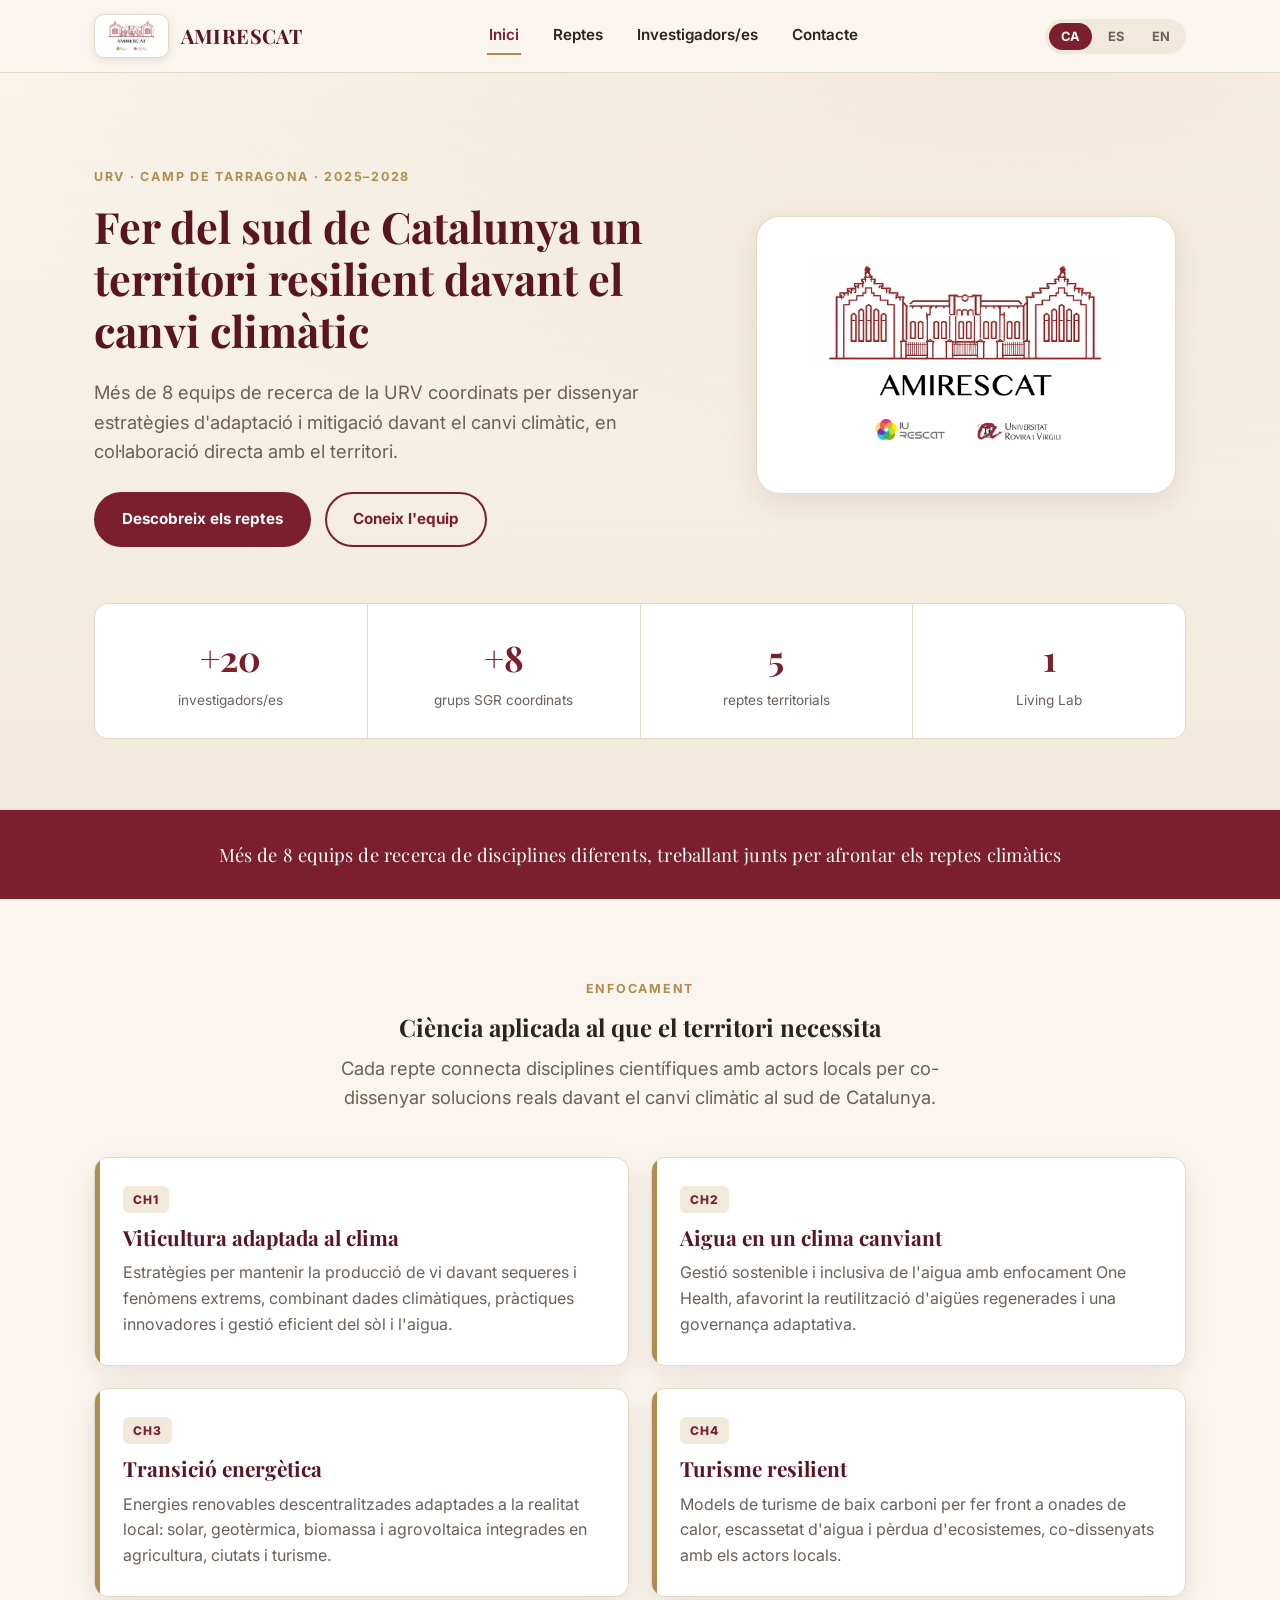
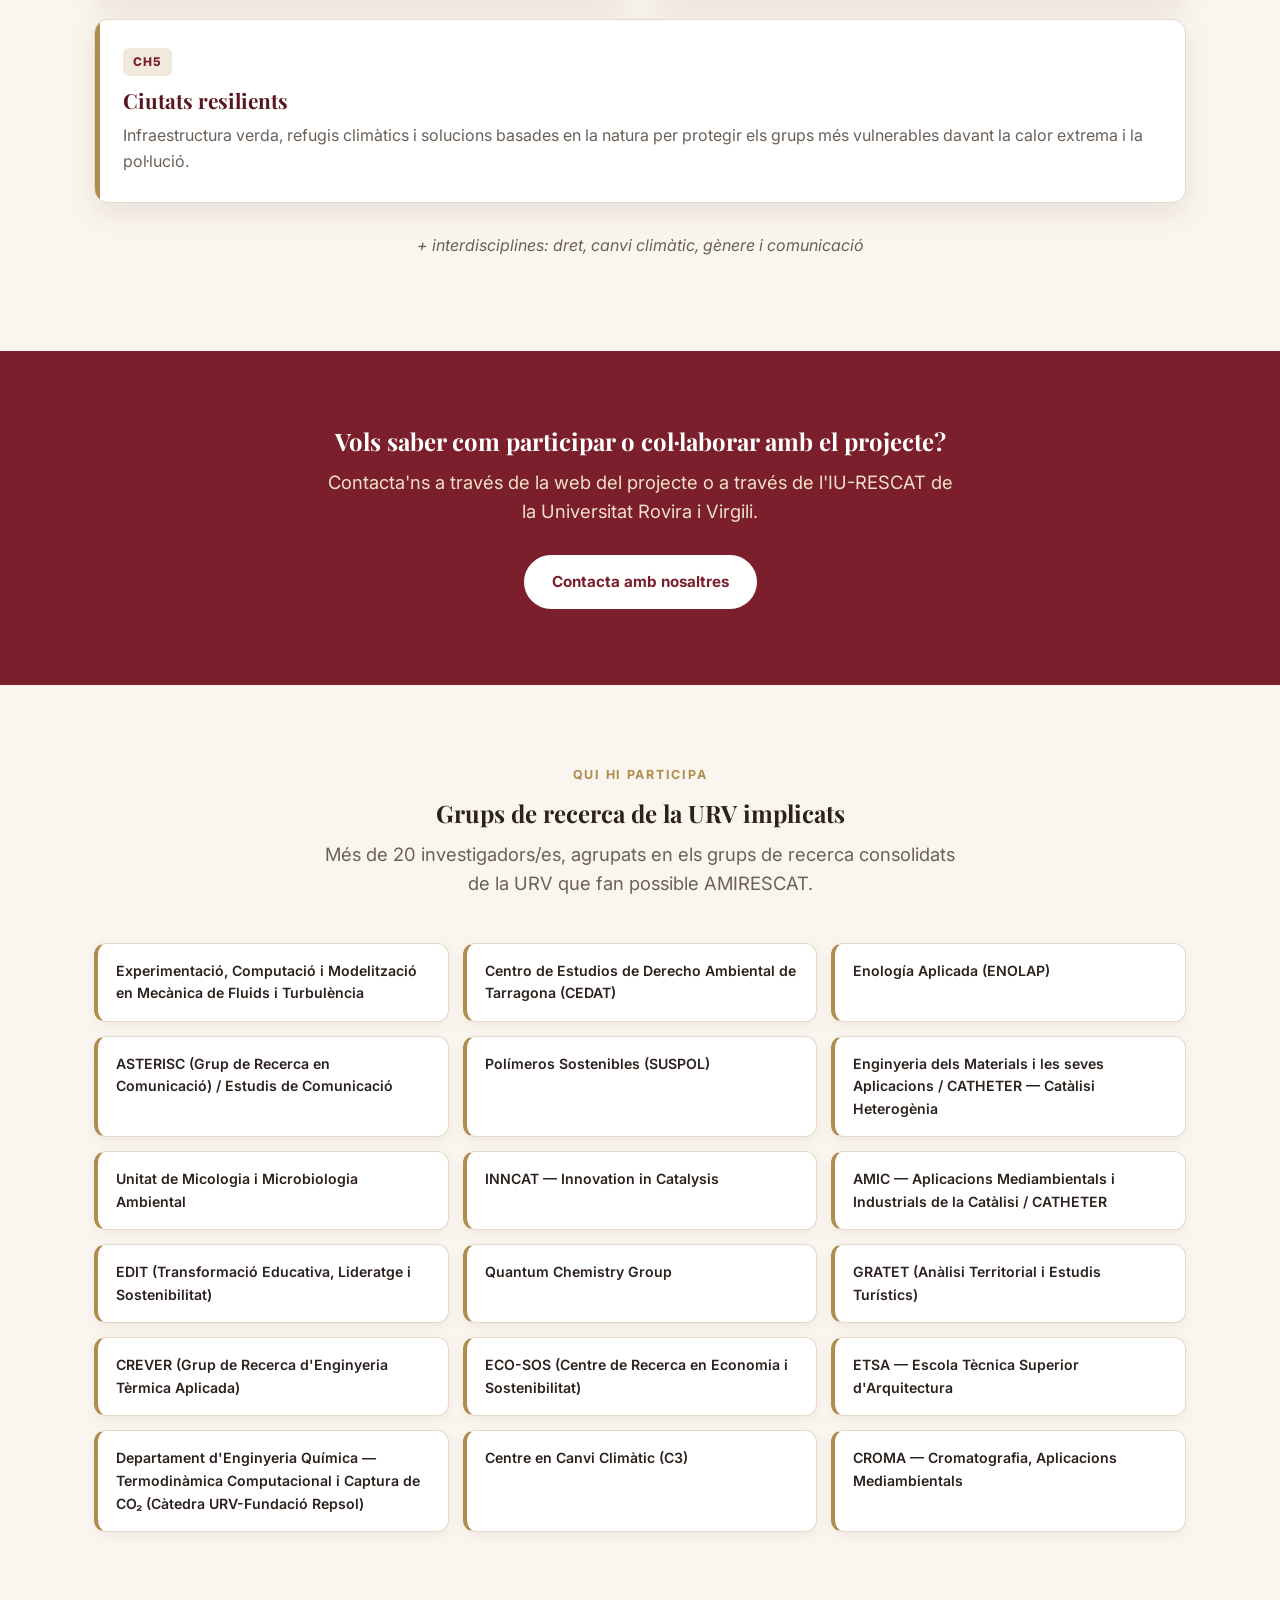
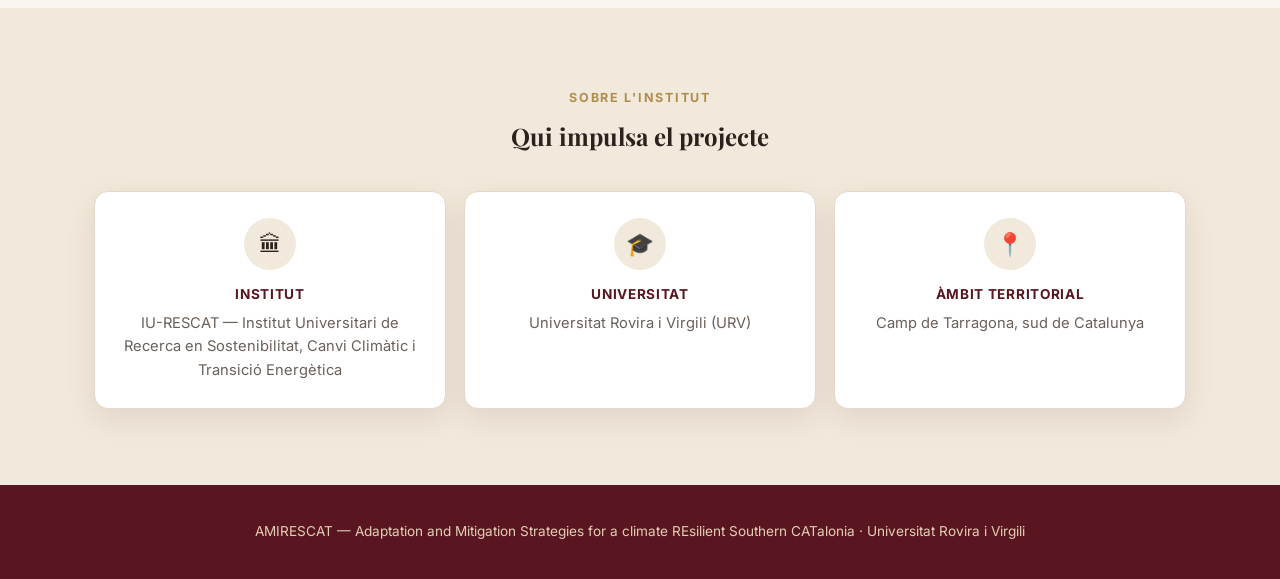
==== index.html @ 7ceee05f "Add files via upload" ====
<!DOCTYPE html>
<html lang="ca">
<head>
<meta charset="UTF-8">
<meta name="viewport" content="width=device-width, initial-scale=1.0">
<title>AMIRESCAT — URV</title>
<meta name="description" content="AMIRESCAT: Adaptation and Mitigation Strategies for a climate REsilient Southern CATalonia. Universitat Rovira i Virgili.">
<link rel="icon" href="img/logo.png" type="image/png">
<link rel="preconnect" href="https://fonts.googleapis.com">
<link href="https://fonts.googleapis.com/css2?family=Playfair+Display:wght@600;700&family=Inter:wght@400;500;600;700;800&display=swap" rel="stylesheet">
<link rel="stylesheet" href="css/style.css">
</head>
<body data-page="home">

<header class="site-header">
  <nav class="nav">
    <a href="index.html" class="brand">
      <span class="logo-badge"><img src="img/logo.png" alt="Logo AMIRESCAT"></span>
      <span class="brand-text">AMIRESCAT</span>
    </a>
    <div class="nav-links">
      <a href="index.html" data-page="home" data-i18n="nav.home">Inici</a>
      <a href="reptes.html" data-page="reptes" data-i18n="nav.reptes">Reptes</a>
      <a href="investigadors.html" data-page="investigadors" data-i18n="nav.investigadors">Investigadors/es</a>
      <a href="contacte.html" data-page="contacte" data-i18n="nav.contacte">Contacte</a>
    </div>
    <div class="nav-right">
      <div class="lang-switch">
        <button data-lang="ca">CA</button>
        <button data-lang="es">ES</button>
        <button data-lang="en">EN</button>
      </div>
      <button class="menu-toggle" aria-label="Menú"><span></span><span></span><span></span></button>
    </div>
  </nav>
</header>

<section class="hero">
  <div class="container hero-grid">
    <div>
      <div class="eyebrow" data-i18n="hero.eyebrow">URV · Camp de Tarragona · 2025–2028</div>
      <h1 data-i18n="hero.title">Fer del sud de Catalunya un territori resilient davant el canvi climàtic</h1>
      <p class="lead" data-i18n="hero.lead">Més de 8 equips de recerca de la URV coordinats per dissenyar estratègies d'adaptació i mitigació davant el canvi climàtic, en col·laboració directa amb el territori.</p>
      <div class="hero-actions">
        <a href="reptes.html" class="btn btn-primary" data-i18n="hero.cta1">Descobreix els reptes</a>
        <a href="investigadors.html" class="btn btn-ghost" data-i18n="hero.cta2">Coneix l'equip</a>
      </div>
    </div>
    <div class="hero-logo">
      <span class="logo-badge"><img src="img/logo.png" alt="AMIRESCAT"></span>
    </div>
  </div>

  <div class="container">
    <div class="stats">
      <div class="stat"><div class="num" data-i18n="stats.1.num">+20</div><div class="label" data-i18n="stats.1.label">investigadors/es</div></div>
      <div class="stat"><div class="num" data-i18n="stats.2.num">+8</div><div class="label" data-i18n="stats.2.label">grups SGR coordinats</div></div>
      <div class="stat"><div class="num" data-i18n="stats.3.num">5</div><div class="label" data-i18n="stats.3.label">reptes territorials</div></div>
      <div class="stat"><div class="num" data-i18n="stats.4.num">1</div><div class="label" data-i18n="stats.4.label">Living Lab</div></div>
    </div>
  </div>
</section>

<div class="banner">
  <div class="container"><p data-i18n="banner.text">Més de 8 equips de recerca de disciplines diferents, treballant junts per afrontar els reptes climàtics</p></div>
</div>

<section class="section">
  <div class="container center">
    <div class="eyebrow" data-i18n="science.eyebrow">Enfocament</div>
    <h2 data-i18n="science.title">Ciència aplicada al que el territori necessita</h2>
    <p class="lead" data-i18n="science.lead">Cada repte connecta disciplines científiques amb actors locals per co-dissenyar solucions reals davant el canvi climàtic al sud de Catalunya.</p>
  </div>

  <div class="container">
    <div class="cards-grid">
      <div class="card">
        <span class="tag" data-i18n="ch1.tag">CH1</span>
        <h3 data-i18n="ch1.title">Viticultura adaptada al clima</h3>
        <p data-i18n="ch1.text">Estratègies per mantenir la producció de vi davant sequeres i fenòmens extrems.</p>
      </div>
      <div class="card">
        <span class="tag" data-i18n="ch2.tag">CH2</span>
        <h3 data-i18n="ch2.title">Aigua en un clima canviant</h3>
        <p data-i18n="ch2.text">Gestió sostenible i inclusiva de l'aigua amb enfocament One Health.</p>
      </div>
      <div class="card">
        <span class="tag" data-i18n="ch3.tag">CH3</span>
        <h3 data-i18n="ch3.title">Transició energètica</h3>
        <p data-i18n="ch3.text">Energies renovables descentralitzades adaptades a la realitat local.</p>
      </div>
      <div class="card">
        <span class="tag" data-i18n="ch4.tag">CH4</span>
        <h3 data-i18n="ch4.title">Turisme resilient</h3>
        <p data-i18n="ch4.text">Models de turisme de baix carboni davant onades de calor i escassetat d'aigua.</p>
      </div>
      <div class="card" style="grid-column: span 2;">
        <span class="tag" data-i18n="ch5.tag">CH5</span>
        <h3 data-i18n="ch5.title">Ciutats resilients</h3>
        <p data-i18n="ch5.text">Infraestructura verda, refugis climàtics i solucions basades en la natura.</p>
      </div>
    </div>
    <p class="note-small" data-i18n="ch.note">+ interdisciplines: dret, canvi climàtic, gènere i comunicació</p>
  </div>
</section>

<section class="section section-granate">
  <div class="container center">
    <h2 data-i18n="home.cta.title" style="color:#fff;">Vols saber com participar o col·laborar amb el projecte?</h2>
    <p class="lead" style="color:#f1e2c6; margin-left:auto; margin-right:auto;" data-i18n="home.cta.text">Contacta'ns a través de la web del projecte o a través de l'IU-RESCAT de la Universitat Rovira i Virgili.</p>
    <a href="contacte.html" class="btn" style="background:#fff; color:var(--granate); border-color:#fff; margin-top:10px;" data-i18n="home.cta.btn">Contacta amb nosaltres</a>
  </div>
</section>

<section class="section">
  <div class="container center">
    <div class="eyebrow" data-i18n="teams.eyebrow">Qui hi participa</div>
    <h2 data-i18n="teams.title">Grups de recerca de la URV implicats</h2>
    <p class="lead" data-i18n="teams.lead">Més de 20 investigadors/es, agrupats en els grups de recerca consolidats de la URV que fan possible AMIRESCAT.</p>
  </div>
  <div class="container">
    <div class="teams-grid" id="teams-container">
      <!-- Generado por JavaScript (js/teams.js + js/main.js) -->
    </div>
  </div>
</section>

<section class="section section-crema2">
  <div class="container center">
    <div class="eyebrow" data-i18n="home.info.eyebrow">Sobre l'institut</div>
    <h2 data-i18n="home.info.title">Qui impulsa el projecte</h2>
  </div>
  <div class="container">
    <div class="info-grid">
      <div class="info-card">
        <div class="ico">🏛</div>
        <div class="label" data-i18n="contacte.item1.label">Institut</div>
        <div class="value" data-i18n="contacte.item1.value">IU-RESCAT</div>
      </div>
      <div class="info-card">
        <div class="ico">🎓</div>
        <div class="label" data-i18n="contacte.item2.label">Universitat</div>
        <div class="value" data-i18n="contacte.item2.value">URV</div>
      </div>
      <div class="info-card">
        <div class="ico">📍</div>
        <div class="label" data-i18n="contacte.item3.label">Àmbit territorial</div>
        <div class="value" data-i18n="contacte.item3.value">Camp de Tarragona</div>
      </div>
    </div>
  </div>
</section>

<footer class="site-footer">
  <div class="container"><p data-i18n="footer.text">AMIRESCAT — Adaptation and Mitigation Strategies for a climate REsilient Southern CATalonia · Universitat Rovira i Virgili</p></div>
</footer>

<script src="js/translations.js"></script>
<script src="js/researchers.js"></script>
<script src="js/teams.js"></script>
<script src="js/main.js"></script>
</body>
</html>
---- css/style.css ----
/* ========================================================
   AMIRESCAT — hoja de estilos
   Paleta inspirada en el logo: granate/burdeos + crema + dorado
   ======================================================== */

:root{
  --granate: #7a1f2b;
  --granate-dark: #5a1620;
  --granate-light: #a8394a;
  --dorado: #b08d4f;
  --crema: #faf6ef;
  --crema-2: #f1e9db;
  --tinta: #2c211d;
  --gris: #6b6058;
  --linea: #e4d9c6;
  --radius: 14px;
  --sombra: 0 10px 30px rgba(90, 22, 32, 0.10);
  --font-titulo: 'Playfair Display', Georgia, 'Times New Roman', serif;
  --font-texto: 'Inter', -apple-system, BlinkMacSystemFont, 'Segoe UI', sans-serif;
}

*{ box-sizing:border-box; }
html{ scroll-behavior:smooth; }
body{
  margin:0;
  font-family:var(--font-texto);
  color:var(--tinta);
  background:var(--crema);
  line-height:1.6;
}
img{ max-width:100%; display:block; }
a{ color:inherit; text-decoration:none; }
h1,h2,h3,h4{ font-family:var(--font-titulo); font-weight:700; margin:0 0 .5em; line-height:1.2; }
p{ margin:0 0 1em; }
.container{ max-width:1140px; margin:0 auto; padding:0 24px; }
.eyebrow{
  display:inline-block;
  font-size:.78rem;
  letter-spacing:.14em;
  text-transform:uppercase;
  color:var(--dorado);
  font-weight:700;
  margin-bottom:14px;
}
.section{ padding:76px 0; }
.section-crema2{ background:var(--crema-2); }
.section-granate{ background:var(--granate); color:#fff; }
.section-granate .eyebrow{ color:#e8c98f; }
.center{ text-align:center; }
.lead{ font-size:1.15rem; color:var(--gris); max-width:640px; }
.center .lead{ margin-left:auto; margin-right:auto; }

/* ---------- Header ---------- */
.site-header{
  position:sticky; top:0; z-index:100;
  background:rgba(250,246,239,.92);
  backdrop-filter:blur(8px);
  border-bottom:1px solid var(--linea);
}
.nav{
  display:flex; align-items:center; justify-content:space-between;
  padding:14px 24px; max-width:1140px; margin:0 auto;
}
.brand{ display:flex; align-items:center; gap:12px; }
.brand .logo-badge{
  display:flex; align-items:center; justify-content:center;
  background:#fff; border-radius:10px; padding:4px 8px;
  box-shadow:0 2px 8px rgba(90,22,32,.12); border:1px solid var(--linea);
}
.brand img{ height:34px; width:auto; display:block; }
.brand-text{ font-family:var(--font-titulo); font-weight:700; font-size:1.25rem; color:var(--granate-dark); letter-spacing:.02em; }
.nav-links{ display:flex; align-items:center; gap:30px; }
.nav-links a{
  font-size:.95rem; font-weight:600; color:var(--tinta);
  padding:6px 2px; border-bottom:2px solid transparent;
}
.nav-links a:hover, .nav-links a.active{ color:var(--granate); border-bottom-color:var(--dorado); }
.nav-right{ display:flex; align-items:center; gap:16px; }

.lang-switch{ display:flex; gap:4px; background:var(--crema-2); border-radius:999px; padding:4px; }
.lang-switch button{
  border:none; background:transparent; cursor:pointer;
  font-family:var(--font-texto); font-size:.8rem; font-weight:700;
  padding:6px 12px; border-radius:999px; color:var(--gris);
}
.lang-switch button.active{ background:var(--granate); color:#fff; }

.menu-toggle{ display:none; background:none; border:none; cursor:pointer; padding:6px; }
.menu-toggle span{ display:block; width:24px; height:2px; background:var(--granate-dark); margin:5px 0; }

/* ---------- Hero ---------- */
.hero{
  background:
    radial-gradient(1200px 500px at 80% -10%, rgba(176,141,79,.14), transparent),
    linear-gradient(180deg, var(--crema) 0%, var(--crema-2) 100%);
  padding:90px 0 70px;
  border-bottom:1px solid var(--linea);
}
.hero-grid{ display:grid; grid-template-columns:1.15fr .85fr; gap:56px; align-items:center; }
.hero h1{ font-size:2.7rem; color:var(--granate-dark); }
.hero .lead{ max-width:none; }
.hero-logo{ display:flex; justify-content:center; }
.hero-logo .logo-badge{
  background:#fff; border-radius:24px; padding:36px;
  box-shadow:var(--sombra); border:1px solid var(--linea);
  width:100%; max-width:420px; display:flex; justify-content:center; align-items:center;
}
.hero-logo img{ width:100%; max-width:340px; }
.btn{
  display:inline-block; padding:13px 26px; border-radius:999px;
  font-weight:700; font-size:.95rem; cursor:pointer; border:2px solid var(--granate);
  transition:.15s ease;
}
.btn-primary{ background:var(--granate); color:#fff; }
.btn-primary:hover{ background:var(--granate-dark); border-color:var(--granate-dark); }
.btn-ghost{ background:transparent; color:var(--granate); }
.btn-ghost:hover{ background:var(--granate); color:#fff; }
.hero-actions{ margin-top:26px; display:flex; gap:14px; flex-wrap:wrap; }

/* ---------- Stats ---------- */
.stats{
  display:grid; grid-template-columns:repeat(4,1fr);
  gap:1px; background:var(--linea); border:1px solid var(--linea);
  border-radius:var(--radius); overflow:hidden; margin-top:56px;
}
.stat{ background:#fff; padding:26px 18px; text-align:center; }
.stat .num{ font-family:var(--font-titulo); font-size:2.2rem; color:var(--granate); font-weight:700; }
.stat .label{ font-size:.85rem; color:var(--gris); margin-top:4px; }

/* ---------- Banner ---------- */
.banner{
  background:var(--granate); color:#fff; padding:30px 0; text-align:center;
}
.banner p{ margin:0; font-family:var(--font-titulo); font-size:1.15rem; letter-spacing:.01em; max-width:900px; margin:0 auto; }

/* ---------- Challenge cards ---------- */
.cards-grid{ display:grid; grid-template-columns:repeat(2,1fr); gap:22px; margin-top:44px; }
.card{
  background:#fff; border:1px solid var(--linea); border-radius:var(--radius);
  padding:28px; box-shadow:var(--sombra); position:relative; overflow:hidden;
}
.card::before{
  content:""; position:absolute; left:0; top:0; bottom:0; width:5px; background:var(--dorado);
}
.card .tag{
  display:inline-block; font-size:.75rem; font-weight:800; letter-spacing:.08em;
  color:var(--granate); background:var(--crema-2); padding:4px 10px; border-radius:6px; margin-bottom:12px;
}
.card h3{ font-size:1.3rem; color:var(--granate-dark); }
.card p{ color:var(--gris); margin-bottom:0; }
.note-small{ text-align:center; color:var(--gris); font-style:italic; margin-top:30px; }

/* ---------- Work packages ---------- */
.wp-grid{ display:grid; grid-template-columns:repeat(4,1fr); gap:16px; margin-top:40px; }
.wp{
  background:#fff; border:1px solid var(--linea); border-radius:var(--radius);
  padding:20px; text-align:center;
}
.wp .code{ font-family:var(--font-titulo); color:var(--dorado); font-weight:700; font-size:1.1rem; }
.wp .name{ font-size:.92rem; margin-top:6px; font-weight:600; }

/* ---------- Objectius ---------- */
.obj-grid{ display:grid; grid-template-columns:repeat(2,1fr); gap:22px; margin-top:44px; }
.obj{ display:flex; gap:18px; }
.obj .num{
  font-family:var(--font-titulo); font-size:2.1rem; font-weight:700; color:var(--dorado);
  flex:0 0 60px;
}
.obj h3{ font-size:1.15rem; color:var(--granate-dark); margin-bottom:6px; }
.obj p{ color:var(--gris); margin:0; }

/* ---------- Researchers ---------- */
.challenge-group{ margin-bottom:56px; }
.challenge-group h2{
  color:var(--granate-dark); font-size:1.5rem; display:flex; align-items:center; gap:12px;
}
.challenge-group h2 .tag{
  font-family:var(--font-texto); font-size:.75rem; background:var(--granate); color:#fff;
  padding:4px 10px; border-radius:6px; font-weight:800;
}
.challenge-group .desc{ color:var(--gris); margin-top:6px; max-width:720px; }

.people-grid{ display:grid; grid-template-columns:repeat(3,1fr); gap:18px; margin-top:22px; }
.person{
  background:#fff; border:1px solid var(--linea); border-radius:var(--radius);
  padding:20px; box-shadow:var(--sombra);
}
.person .name{ font-weight:700; color:var(--granate-dark); font-size:1.02rem; margin-bottom:4px; }
.person .lider{
  display:inline-block; font-size:.68rem; font-weight:800; color:#8a6a1f;
  background:#fbeed2; padding:2px 8px; border-radius:6px; margin-bottom:8px;
}
.person p{ color:var(--gris); font-size:.92rem; margin:0; }

/* ---------- Contact ---------- */
.contact-box{
  background:#fff; border:1px solid var(--linea); border-radius:var(--radius);
  padding:44px; box-shadow:var(--sombra); max-width:760px; margin:44px auto 0;
}
.contact-item{ display:flex; gap:14px; padding:16px 0; border-bottom:1px solid var(--linea); }
.contact-item:last-child{ border-bottom:none; }
.contact-item .ico{
  flex:0 0 40px; height:40px; border-radius:50%; background:var(--crema-2);
  display:flex; align-items:center; justify-content:center; color:var(--granate); font-weight:700;
}
.contact-item .label{ font-weight:700; color:var(--granate-dark); font-size:.9rem; }
.contact-item .value{ color:var(--gris); }

/* ---------- Matriu reptes x objectius ---------- */
.matrix-wrap{
  margin-top:44px; overflow-x:auto; border-radius:var(--radius);
  box-shadow:var(--sombra); border:1px solid var(--linea);
}
.matrix{ width:100%; border-collapse:collapse; background:#fff; min-width:920px; }
.matrix th, .matrix td{ padding:16px 18px; text-align:left; vertical-align:top; font-size:.9rem; }
.matrix thead th{
  background:var(--granate); color:#fff; font-family:var(--font-titulo);
  font-weight:700; font-size:.95rem; position:sticky; top:0;
}
.matrix thead th:first-child{ border-top-left-radius:var(--radius); }
.matrix thead th:last-child{ border-top-right-radius:var(--radius); }
.matrix tbody tr:nth-child(even){ background:var(--crema-2); }
.matrix tbody tr:hover{ background:#f6e9d8; }
.matrix td.repte-cell{
  font-family:var(--font-titulo); font-weight:700; color:var(--granate-dark);
  background:var(--crema); border-right:3px solid var(--dorado); min-width:220px;
}
.matrix td:not(.repte-cell){ color:var(--gris); }
.matrix tbody tr:not(:last-child) td{ border-bottom:1px solid var(--linea); }

/* ---------- Grups de recerca (home) ---------- */
.teams-grid{
  display:grid; grid-template-columns:repeat(3,1fr); gap:14px; margin-top:44px;
}
.team-chip{
  background:#fff; border:1px solid var(--linea); border-radius:12px;
  padding:16px 18px; font-size:.88rem; font-weight:600; color:var(--tinta);
  border-left:4px solid var(--dorado); box-shadow:0 4px 14px rgba(90,22,32,.06);
}

/* ---------- Bloc info institucional (home) ---------- */
.info-grid{ display:grid; grid-template-columns:repeat(3,1fr); gap:18px; margin-top:40px; }
.info-card{
  background:#fff; border:1px solid var(--linea); border-radius:var(--radius);
  padding:26px; text-align:center; box-shadow:var(--sombra);
}
.info-card .ico{
  width:52px; height:52px; border-radius:50%; background:var(--crema-2);
  display:flex; align-items:center; justify-content:center; margin:0 auto 14px;
  font-size:1.4rem;
}
.info-card .label{ font-weight:700; color:var(--granate-dark); font-size:.85rem; text-transform:uppercase; letter-spacing:.05em; margin-bottom:6px; }
.info-card .value{ color:var(--gris); font-size:.92rem; }

/* ---------- Footer ---------- */
.site-footer{ background:var(--granate-dark); color:#f1e2c6; padding:36px 0; text-align:center; }
.site-footer p{ margin:0; font-size:.85rem; opacity:.9; }

/* ---------- Responsive ---------- */
@media (max-width: 900px){
  .hero-grid{ grid-template-columns:1fr; }
  .hero-logo{ order:-1; }
  .stats{ grid-template-columns:repeat(2,1fr); }
  .cards-grid{ grid-template-columns:1fr; }
  .wp-grid{ grid-template-columns:repeat(2,1fr); }
  .obj-grid{ grid-template-columns:1fr; }
  .people-grid{ grid-template-columns:repeat(2,1fr); }
  .teams-grid{ grid-template-columns:repeat(2,1fr); }
  .info-grid{ grid-template-columns:1fr; }
}
@media (max-width: 640px){
  .nav-links{
    position:absolute; top:100%; left:0; right:0; background:var(--crema);
    flex-direction:column; gap:0; border-bottom:1px solid var(--linea);
    display:none;
  }
  .nav-links.open{ display:flex; }
  .nav-links a{ padding:14px 24px; width:100%; border-bottom:1px solid var(--linea); }
  .menu-toggle{ display:block; }
  .hero h1{ font-size:2rem; }
  .people-grid{ grid-template-columns:1fr; }
  .wp-grid{ grid-template-columns:1fr 1fr; }
  .contact-box{ padding:26px; }
  .teams-grid{ grid-template-columns:1fr; }
}
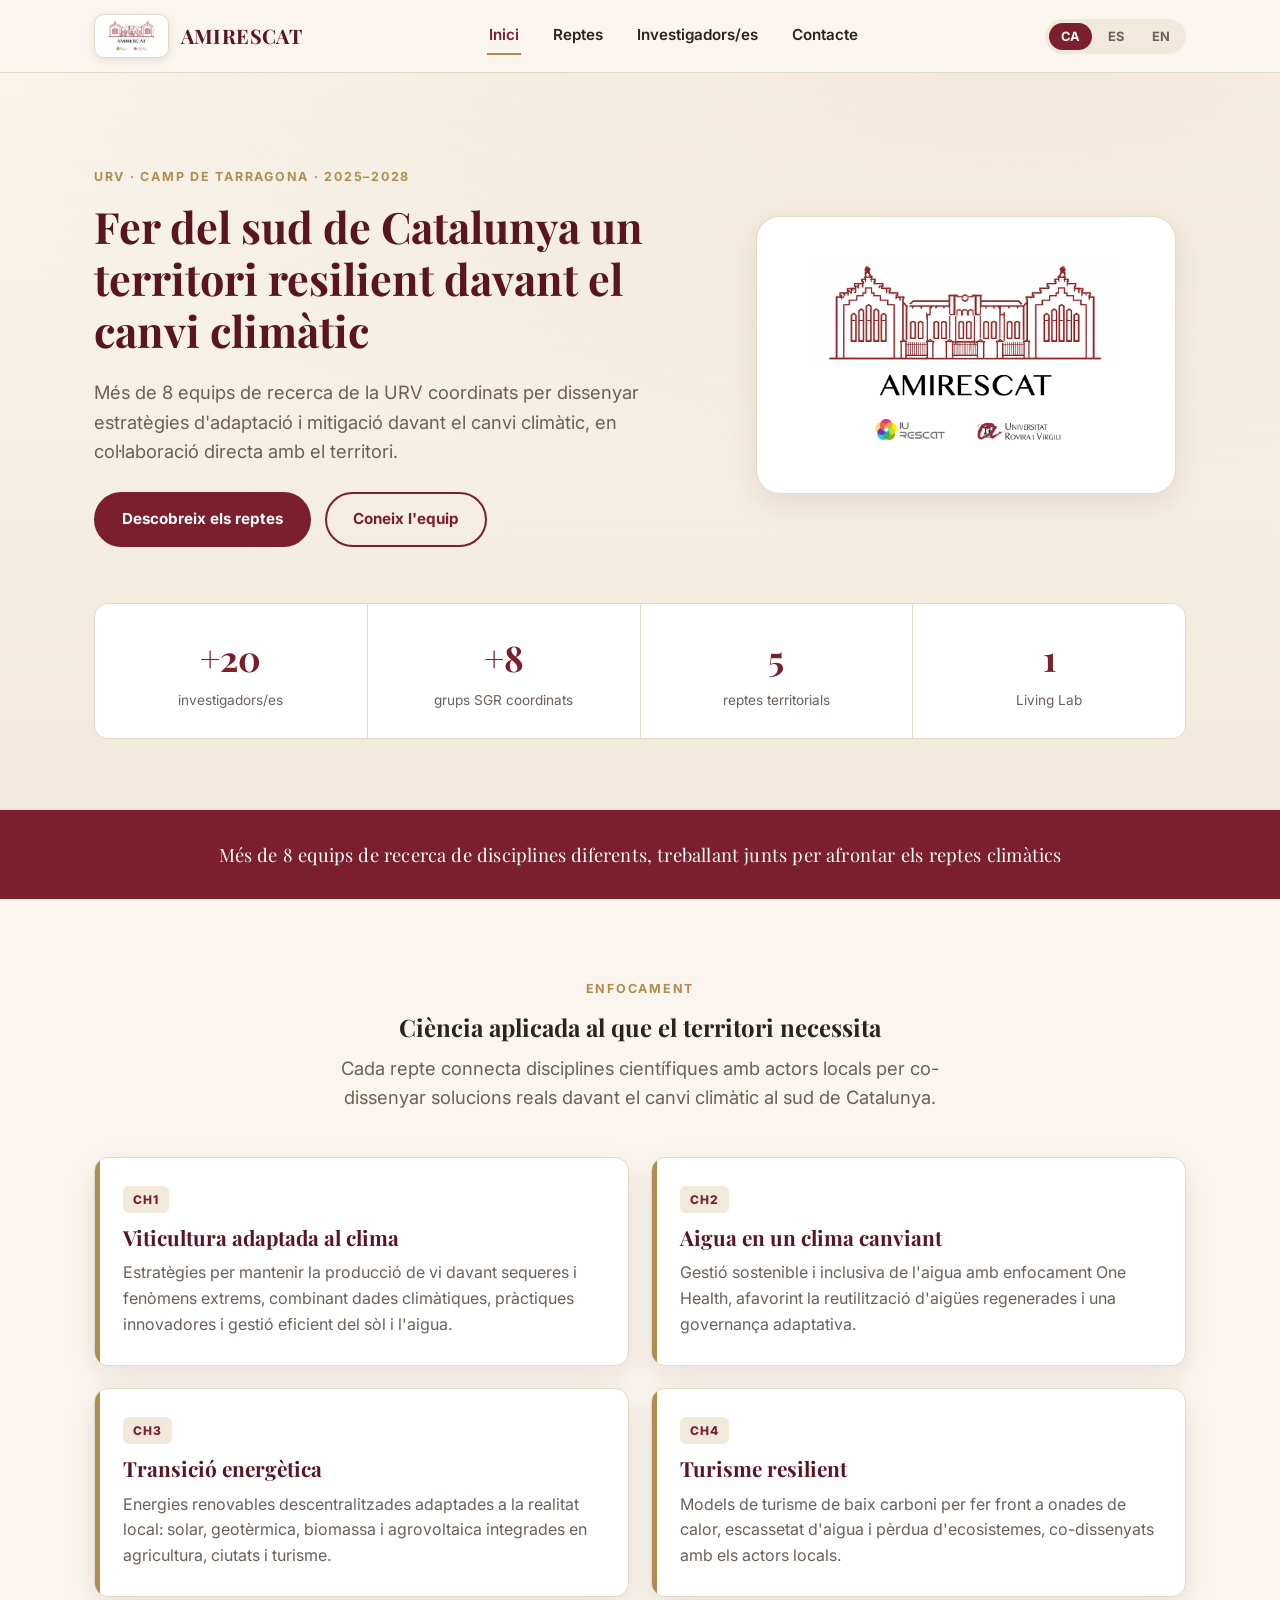
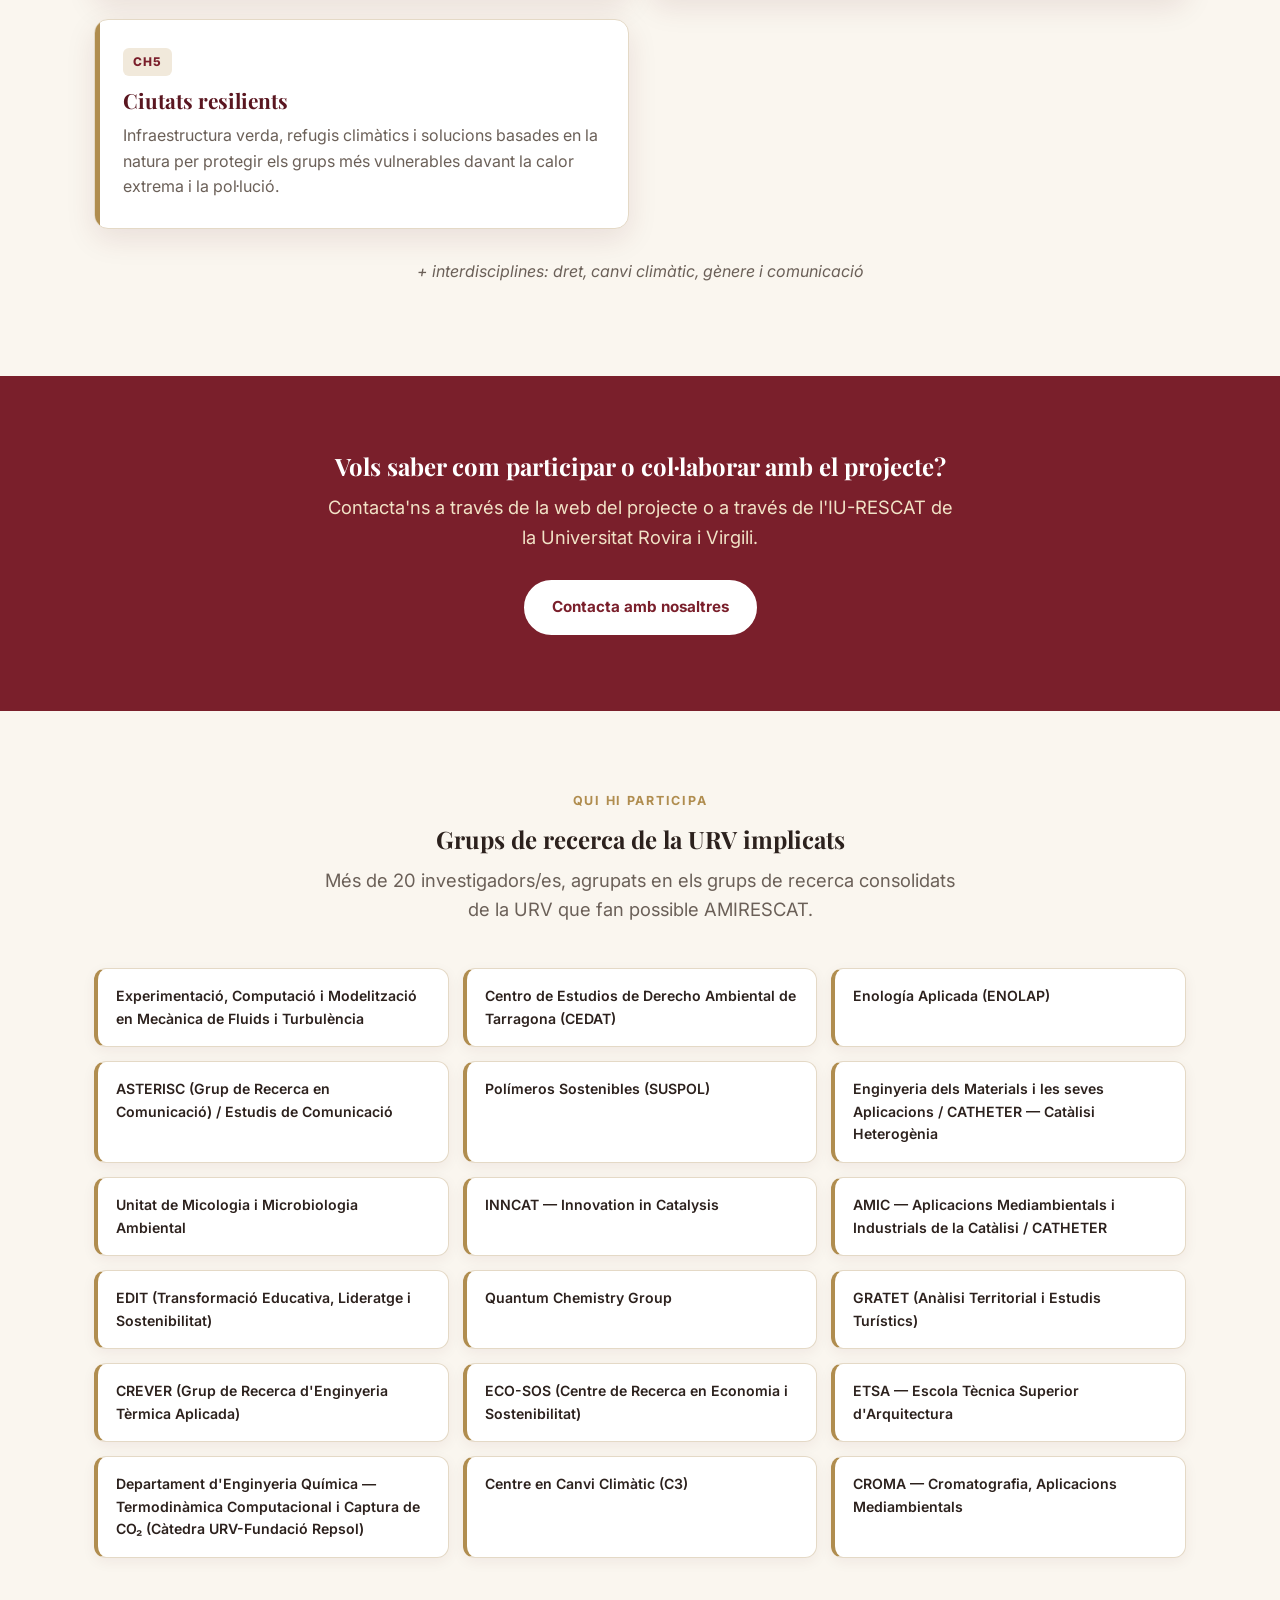
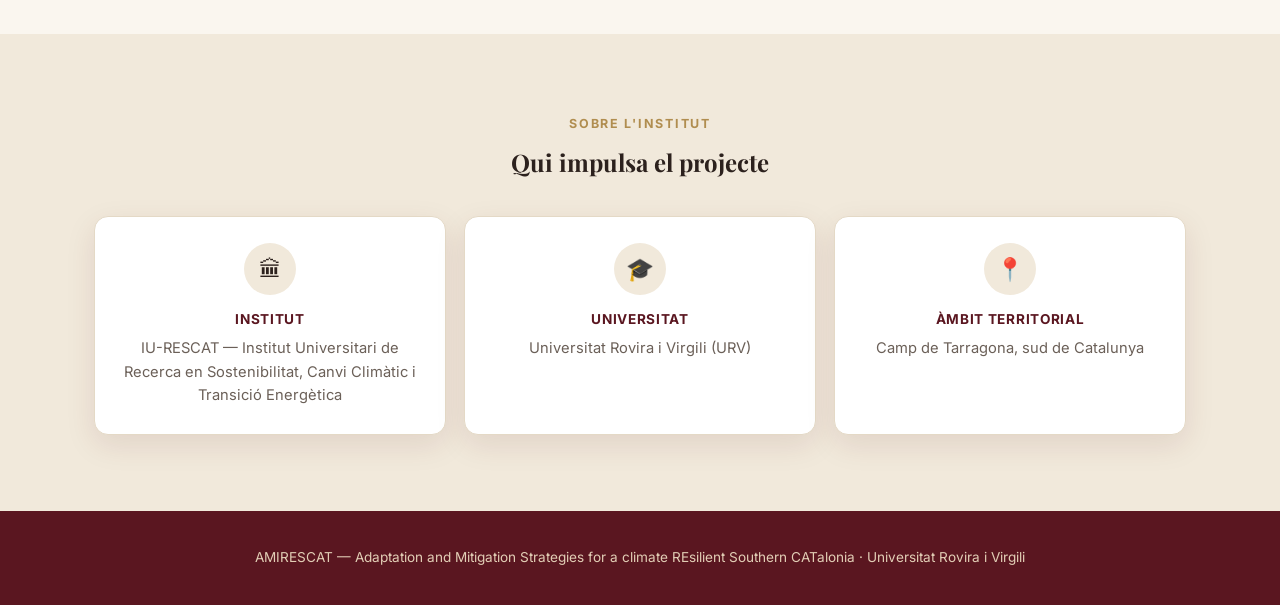
==== commit b913e4ee: "Add files via upload" ====
--- a/index.html
+++ b/index.html
@@ -94,7 +94,7 @@
         <h3 data-i18n="ch4.title">Turisme resilient</h3>
         <p data-i18n="ch4.text">Models de turisme de baix carboni davant onades de calor i escassetat d'aigua.</p>
       </div>
-      <div class="card" style="grid-column: span 2;">
+      <div class="card card-centered">
         <span class="tag" data-i18n="ch5.tag">CH5</span>
         <h3 data-i18n="ch5.title">Ciutats resilients</h3>
         <p data-i18n="ch5.text">Infraestructura verda, refugis climàtics i solucions basades en la natura.</p>
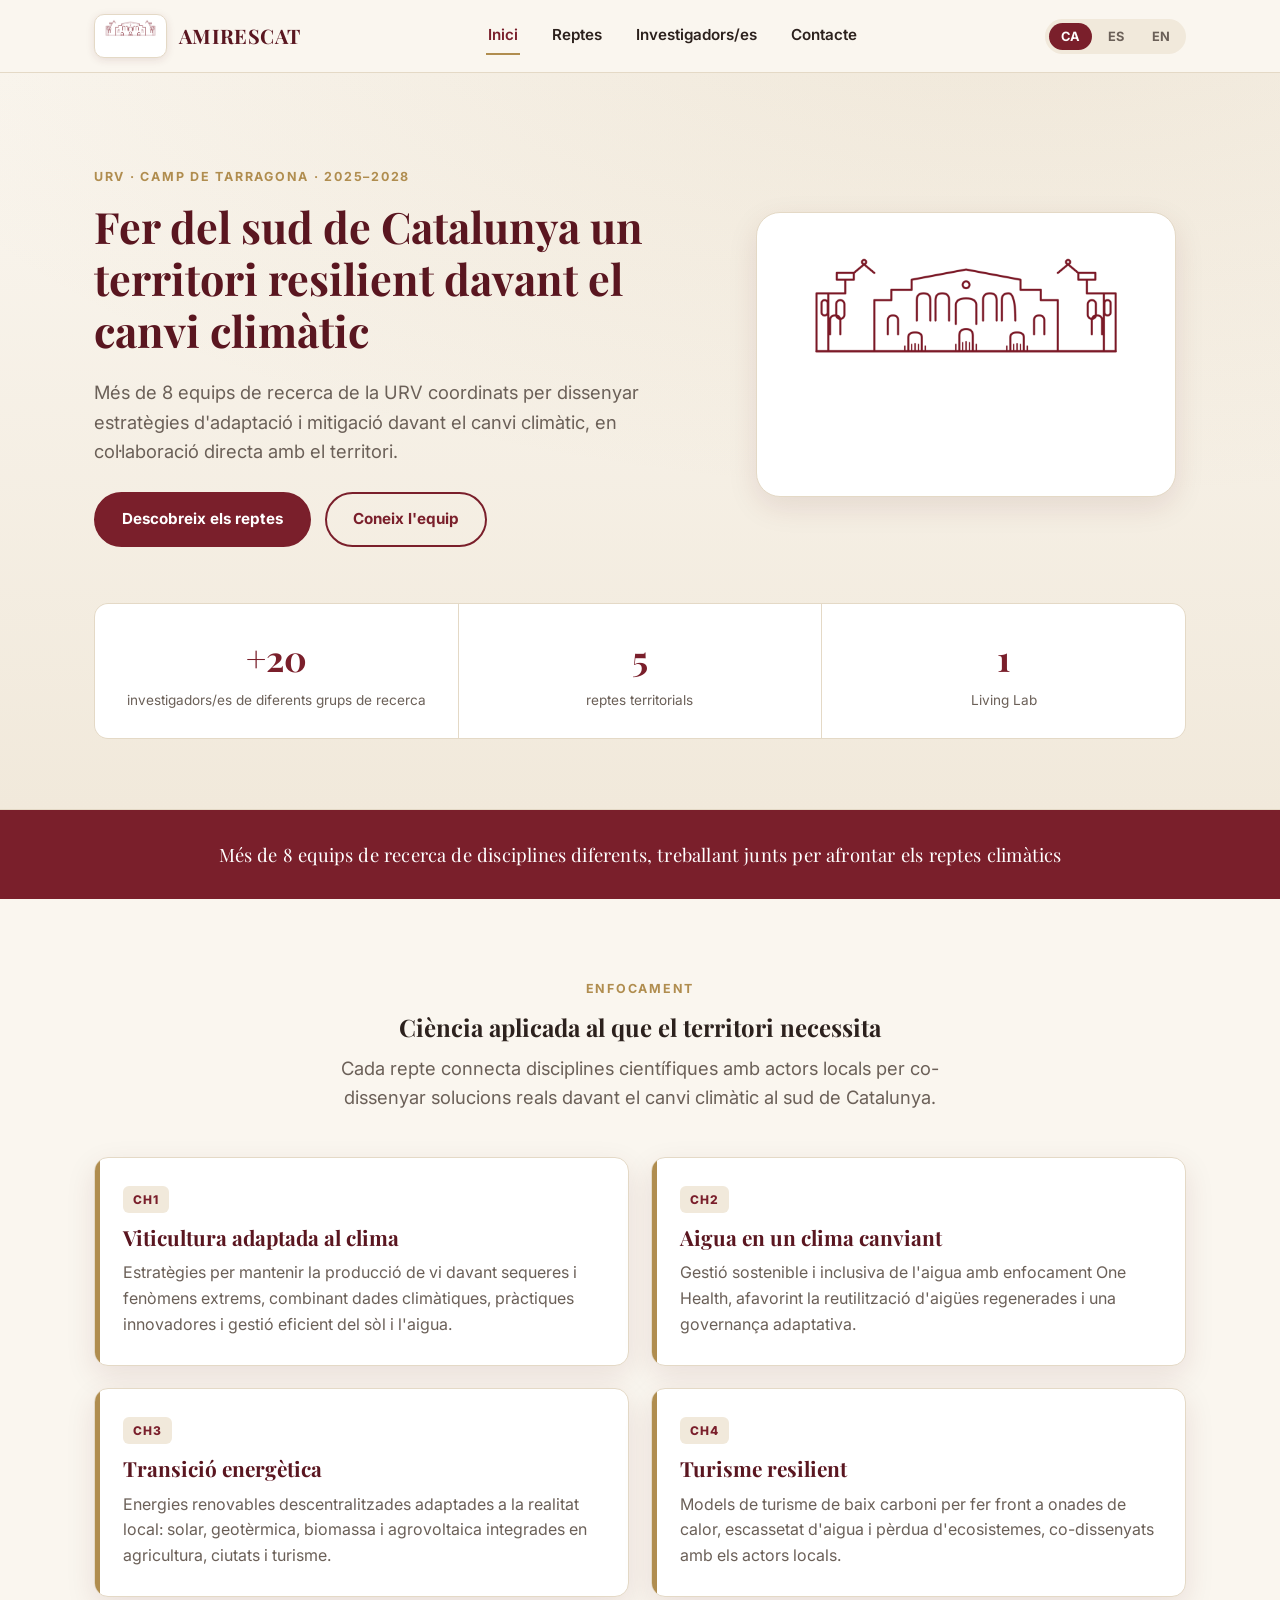
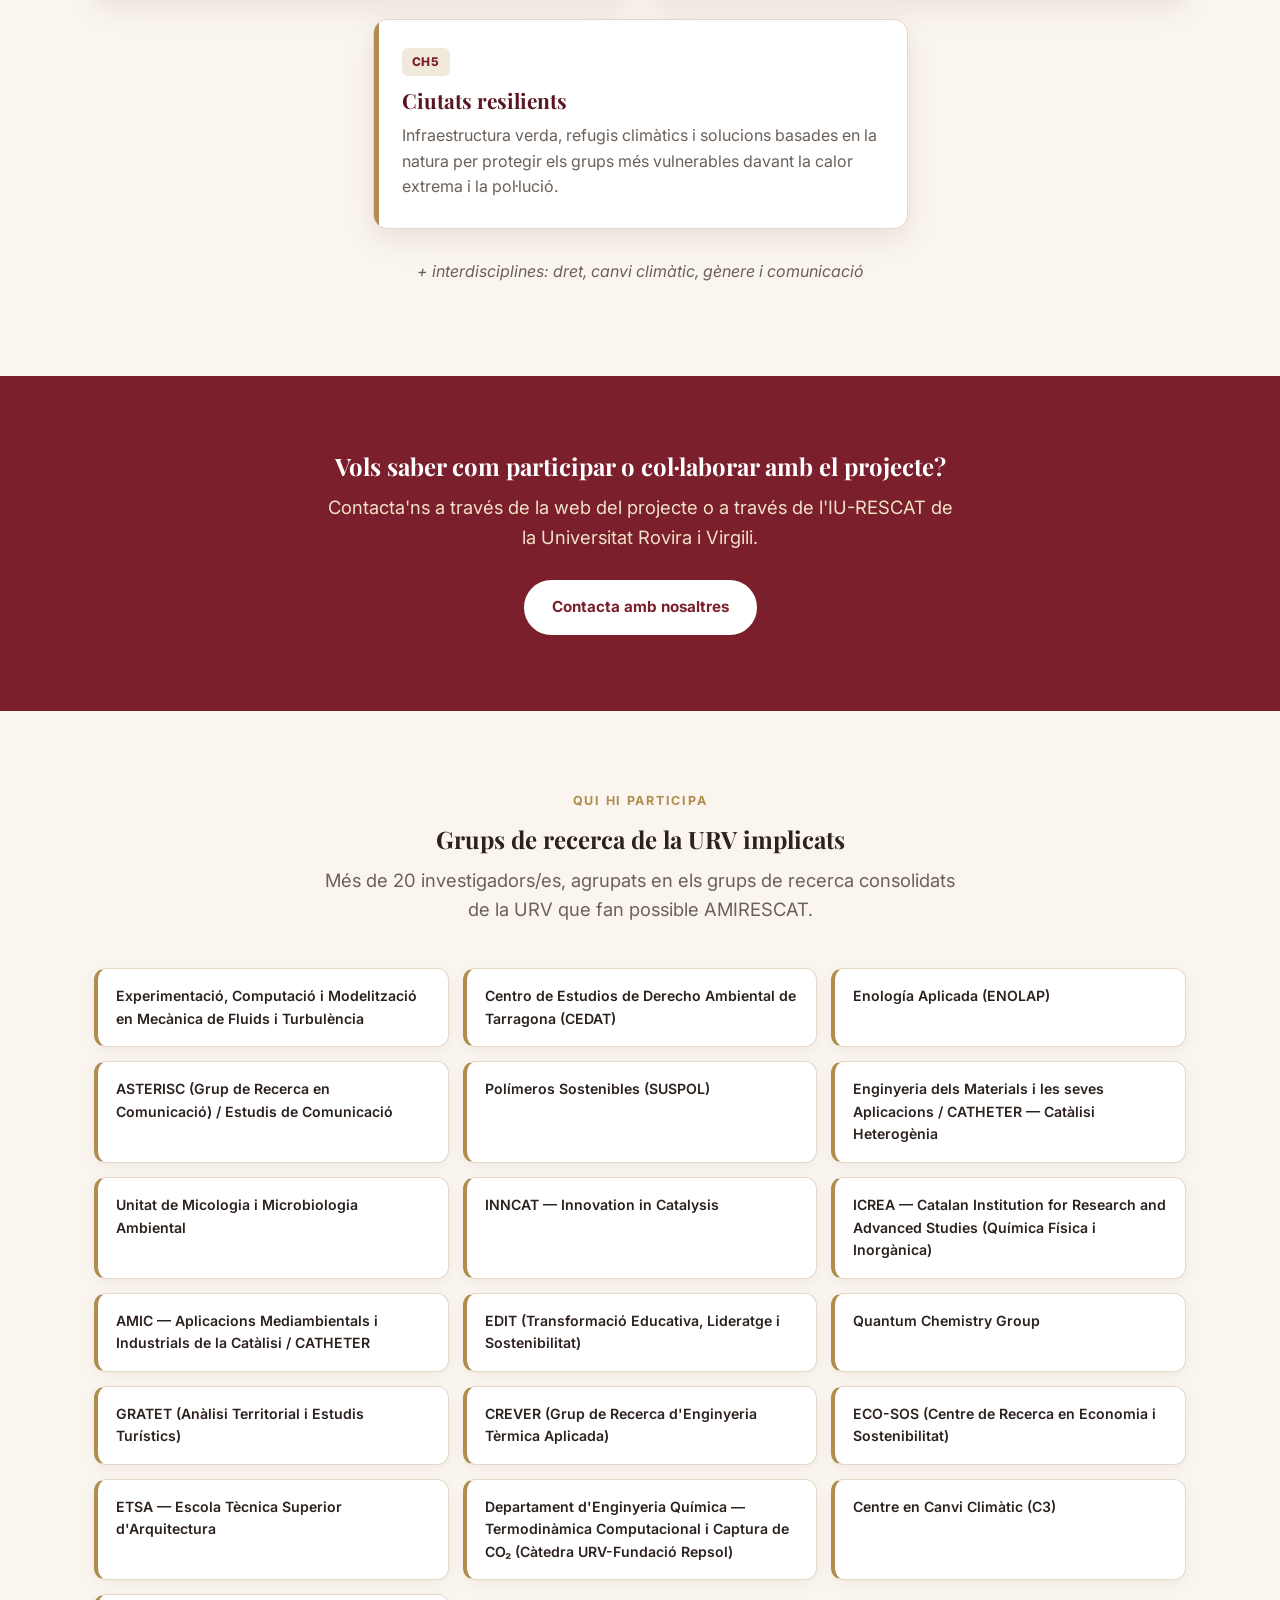
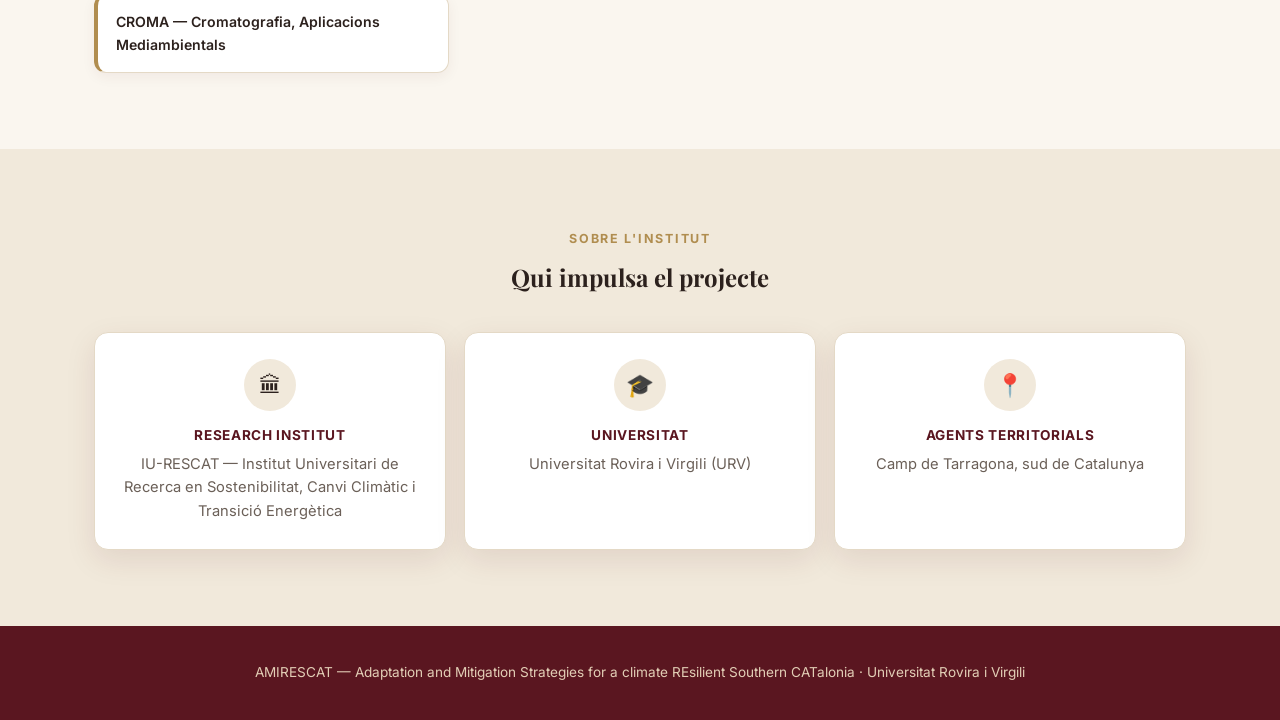
==== commit a149d108: "Add files via upload" ====
--- a/index.html
+++ b/index.html
@@ -54,7 +54,6 @@
   <div class="container">
     <div class="stats">
       <div class="stat"><div class="num" data-i18n="stats.1.num">+20</div><div class="label" data-i18n="stats.1.label">investigadors/es</div></div>
-      <div class="stat"><div class="num" data-i18n="stats.2.num">+8</div><div class="label" data-i18n="stats.2.label">grups SGR coordinats</div></div>
       <div class="stat"><div class="num" data-i18n="stats.3.num">5</div><div class="label" data-i18n="stats.3.label">reptes territorials</div></div>
       <div class="stat"><div class="num" data-i18n="stats.4.num">1</div><div class="label" data-i18n="stats.4.label">Living Lab</div></div>
     </div>
@@ -134,7 +133,7 @@
     <div class="info-grid">
       <div class="info-card">
         <div class="ico">🏛</div>
-        <div class="label" data-i18n="contacte.item1.label">Institut</div>
+        <div class="label" data-i18n="home.info.item1.label">Research Institut</div>
         <div class="value" data-i18n="contacte.item1.value">IU-RESCAT</div>
       </div>
       <div class="info-card">
@@ -144,7 +143,7 @@
       </div>
       <div class="info-card">
         <div class="ico">📍</div>
-        <div class="label" data-i18n="contacte.item3.label">Àmbit territorial</div>
+        <div class="label" data-i18n="home.info.item3.label">Agents territorials</div>
         <div class="value" data-i18n="contacte.item3.value">Camp de Tarragona</div>
       </div>
     </div>
--- a/css/style.css
+++ b/css/style.css
@@ -119,7 +119,7 @@
 
 /* ---------- Stats ---------- */
 .stats{
-  display:grid; grid-template-columns:repeat(4,1fr);
+  display:grid; grid-template-columns:repeat(3,1fr);
   gap:1px; background:var(--linea); border:1px solid var(--linea);
   border-radius:var(--radius); overflow:hidden; margin-top:56px;
 }
@@ -148,6 +148,7 @@
 }
 .card h3{ font-size:1.3rem; color:var(--granate-dark); }
 .card p{ color:var(--gris); margin-bottom:0; }
+.card-centered{ grid-column:1 / -1; justify-self:center; width:100%; max-width:calc(50% - 11px); }
 .note-small{ text-align:center; color:var(--gris); font-style:italic; margin-top:30px; }
 
 /* ---------- Work packages ---------- */
@@ -168,6 +169,20 @@
 }
 .obj h3{ font-size:1.15rem; color:var(--granate-dark); margin-bottom:6px; }
 .obj p{ color:var(--gris); margin:0; }
+
+/* ---------- Coordinació destacada ---------- */
+.coord-highlight{
+  max-width:520px; margin:0 auto; background:#fff; text-align:center;
+  border-radius:var(--radius); border:1px solid var(--linea); border-top:5px solid var(--dorado);
+  box-shadow:var(--sombra); padding:30px 34px; position:relative; z-index:2;
+}
+.coord-highlight-label{
+  font-size:.78rem; letter-spacing:.14em; text-transform:uppercase; color:var(--dorado); font-weight:700; margin-bottom:8px;
+}
+.coord-highlight-name{
+  font-family:var(--font-titulo); font-size:1.6rem; font-weight:700; color:var(--granate-dark);
+}
+.coord-highlight-role{ font-size:.9rem; color:var(--gris); margin-top:4px; }
 
 /* ---------- Researchers ---------- */
 .challenge-group{ margin-bottom:56px; }
@@ -260,8 +275,9 @@
 @media (max-width: 900px){
   .hero-grid{ grid-template-columns:1fr; }
   .hero-logo{ order:-1; }
-  .stats{ grid-template-columns:repeat(2,1fr); }
+  .stats{ grid-template-columns:repeat(3,1fr); }
   .cards-grid{ grid-template-columns:1fr; }
+  .card-centered{ max-width:100%; }
   .wp-grid{ grid-template-columns:repeat(2,1fr); }
   .obj-grid{ grid-template-columns:1fr; }
   .people-grid{ grid-template-columns:repeat(2,1fr); }
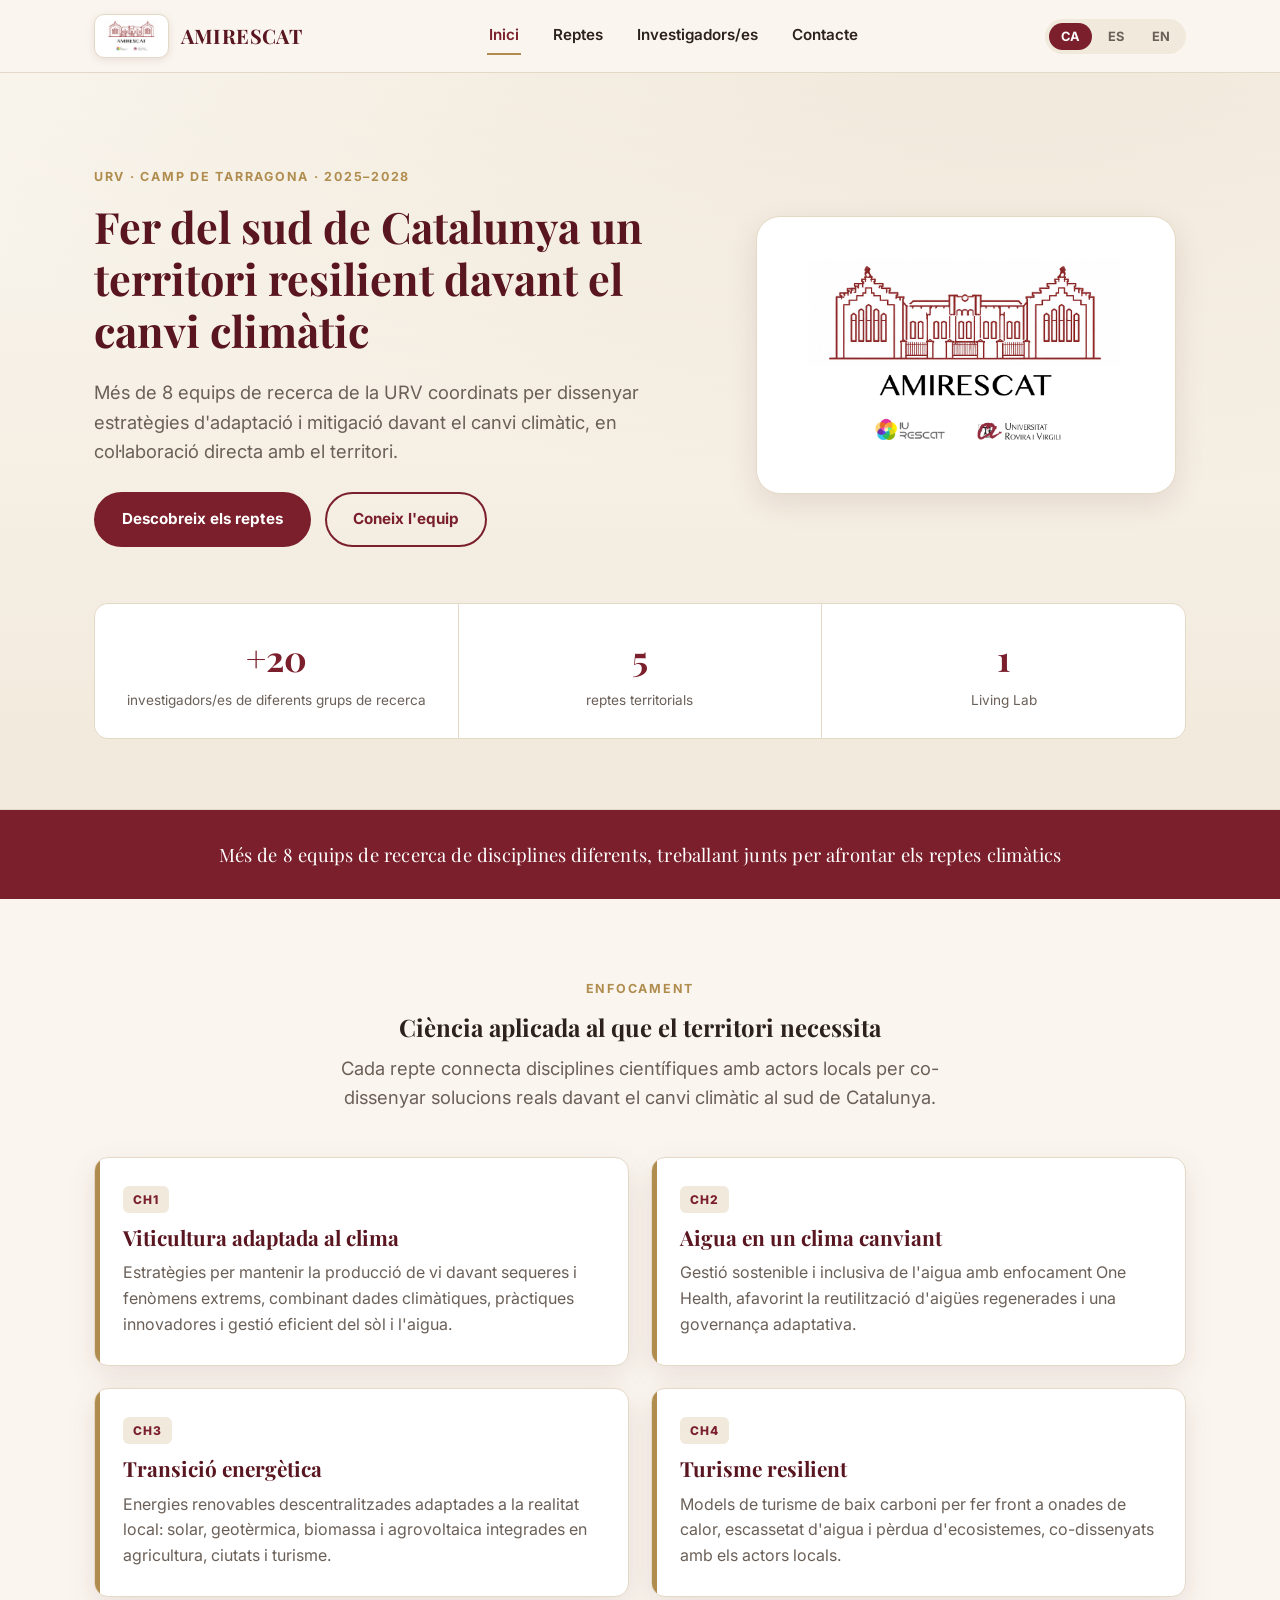
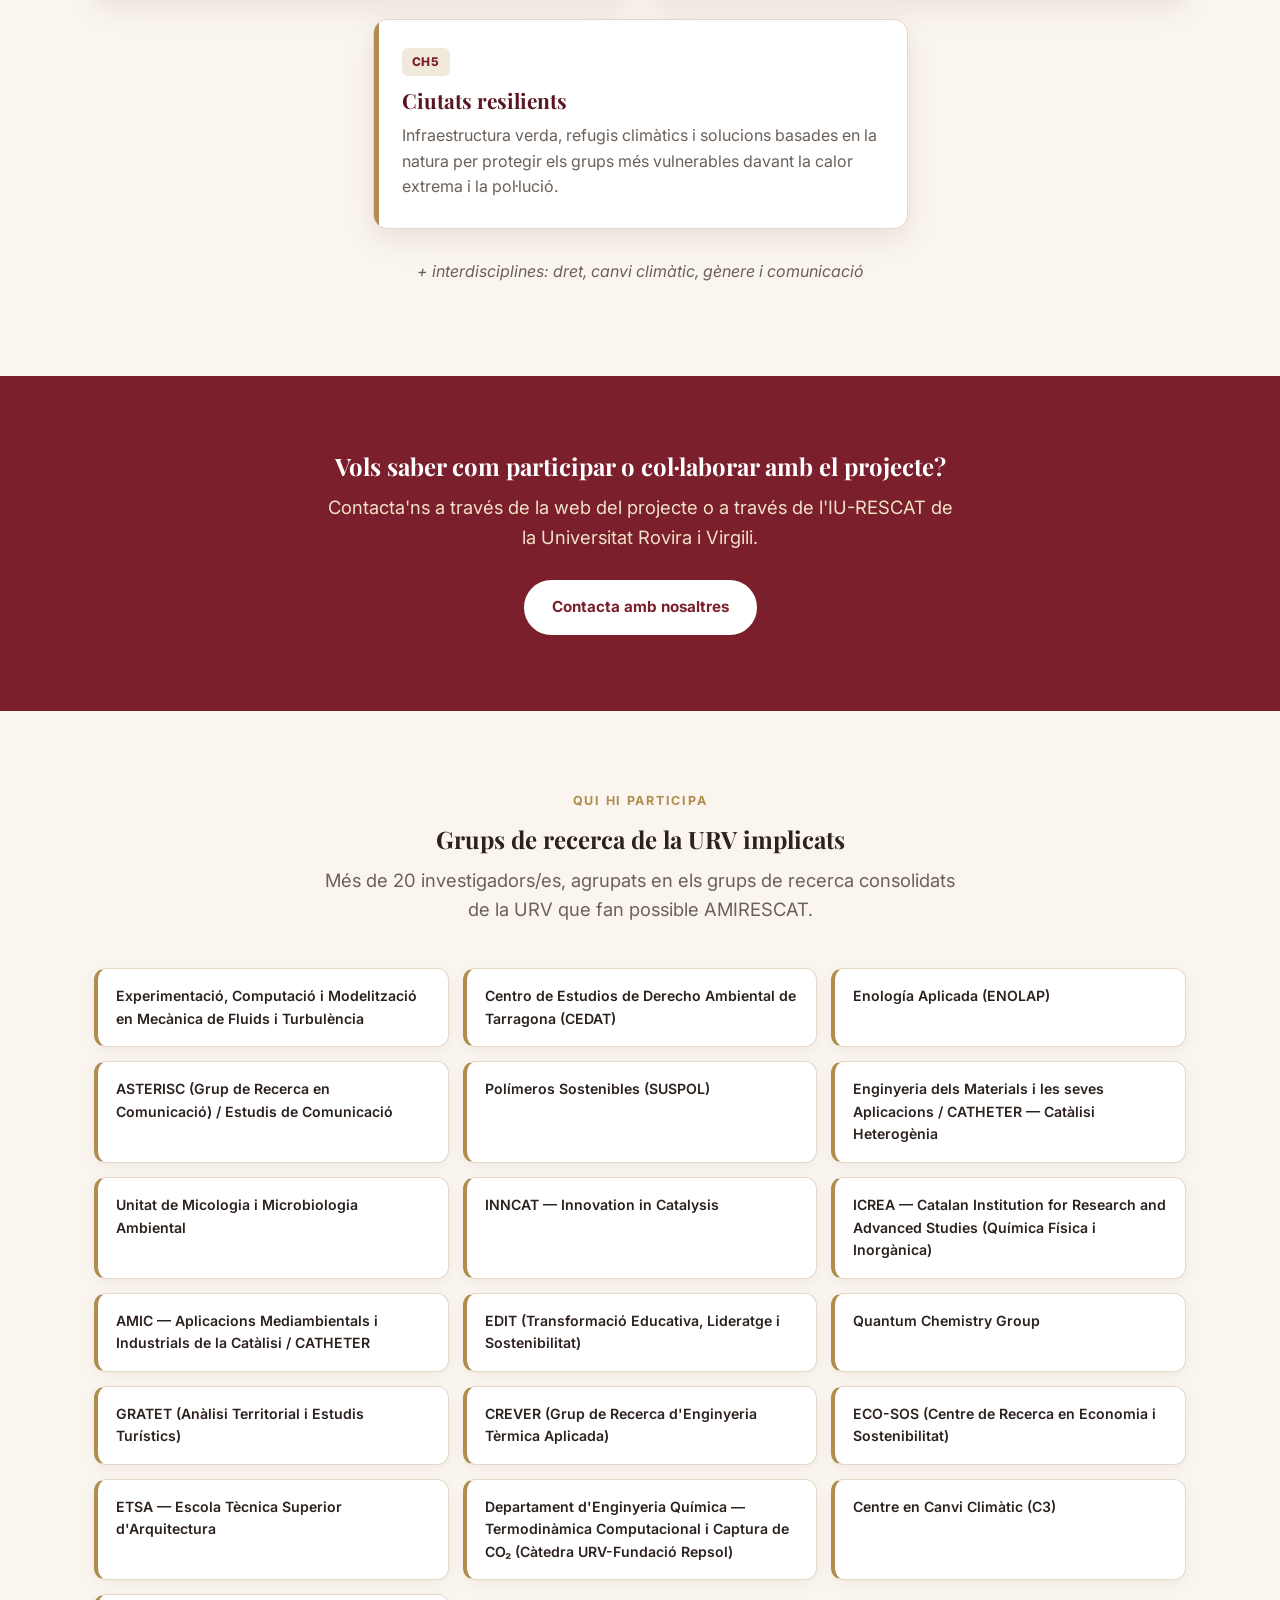
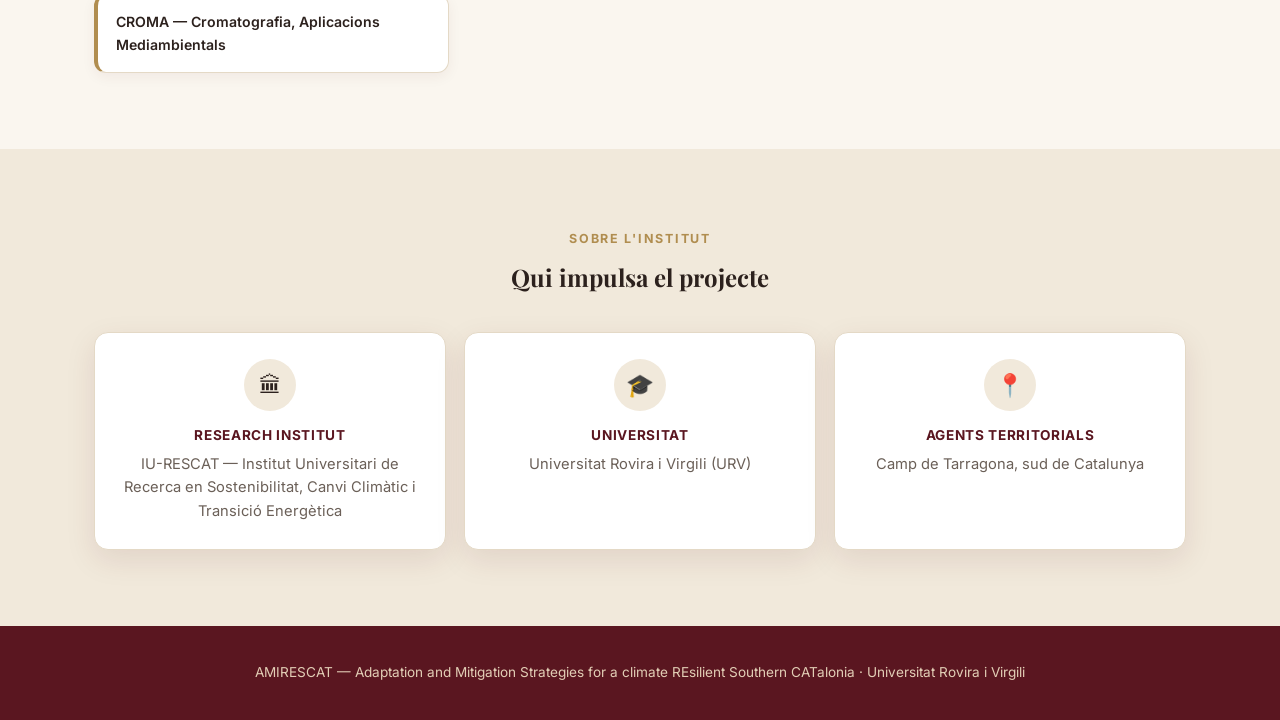
==== commit 0ce5c778: "Update index.html" ====
--- a/index.html
+++ b/index.html
@@ -40,7 +40,7 @@
     <div>
       <div class="eyebrow" data-i18n="hero.eyebrow">URV · Camp de Tarragona · 2025–2028</div>
       <h1 data-i18n="hero.title">Fer del sud de Catalunya un territori resilient davant el canvi climàtic</h1>
-      <p class="lead" data-i18n="hero.lead">Més de 8 equips de recerca de la URV coordinats per dissenyar estratègies d'adaptació i mitigació davant el canvi climàtic, en col·laboració directa amb el territori.</p>
+      <p class="lead" data-i18n="hero.lead">Diversos equips de recerca de la URV coordinats per dissenyar estratègies d'adaptació i mitigació davant el canvi climàtic, en col·laboració directa amb el territori.</p>
       <div class="hero-actions">
         <a href="reptes.html" class="btn btn-primary" data-i18n="hero.cta1">Descobreix els reptes</a>
         <a href="investigadors.html" class="btn btn-ghost" data-i18n="hero.cta2">Coneix l'equip</a>
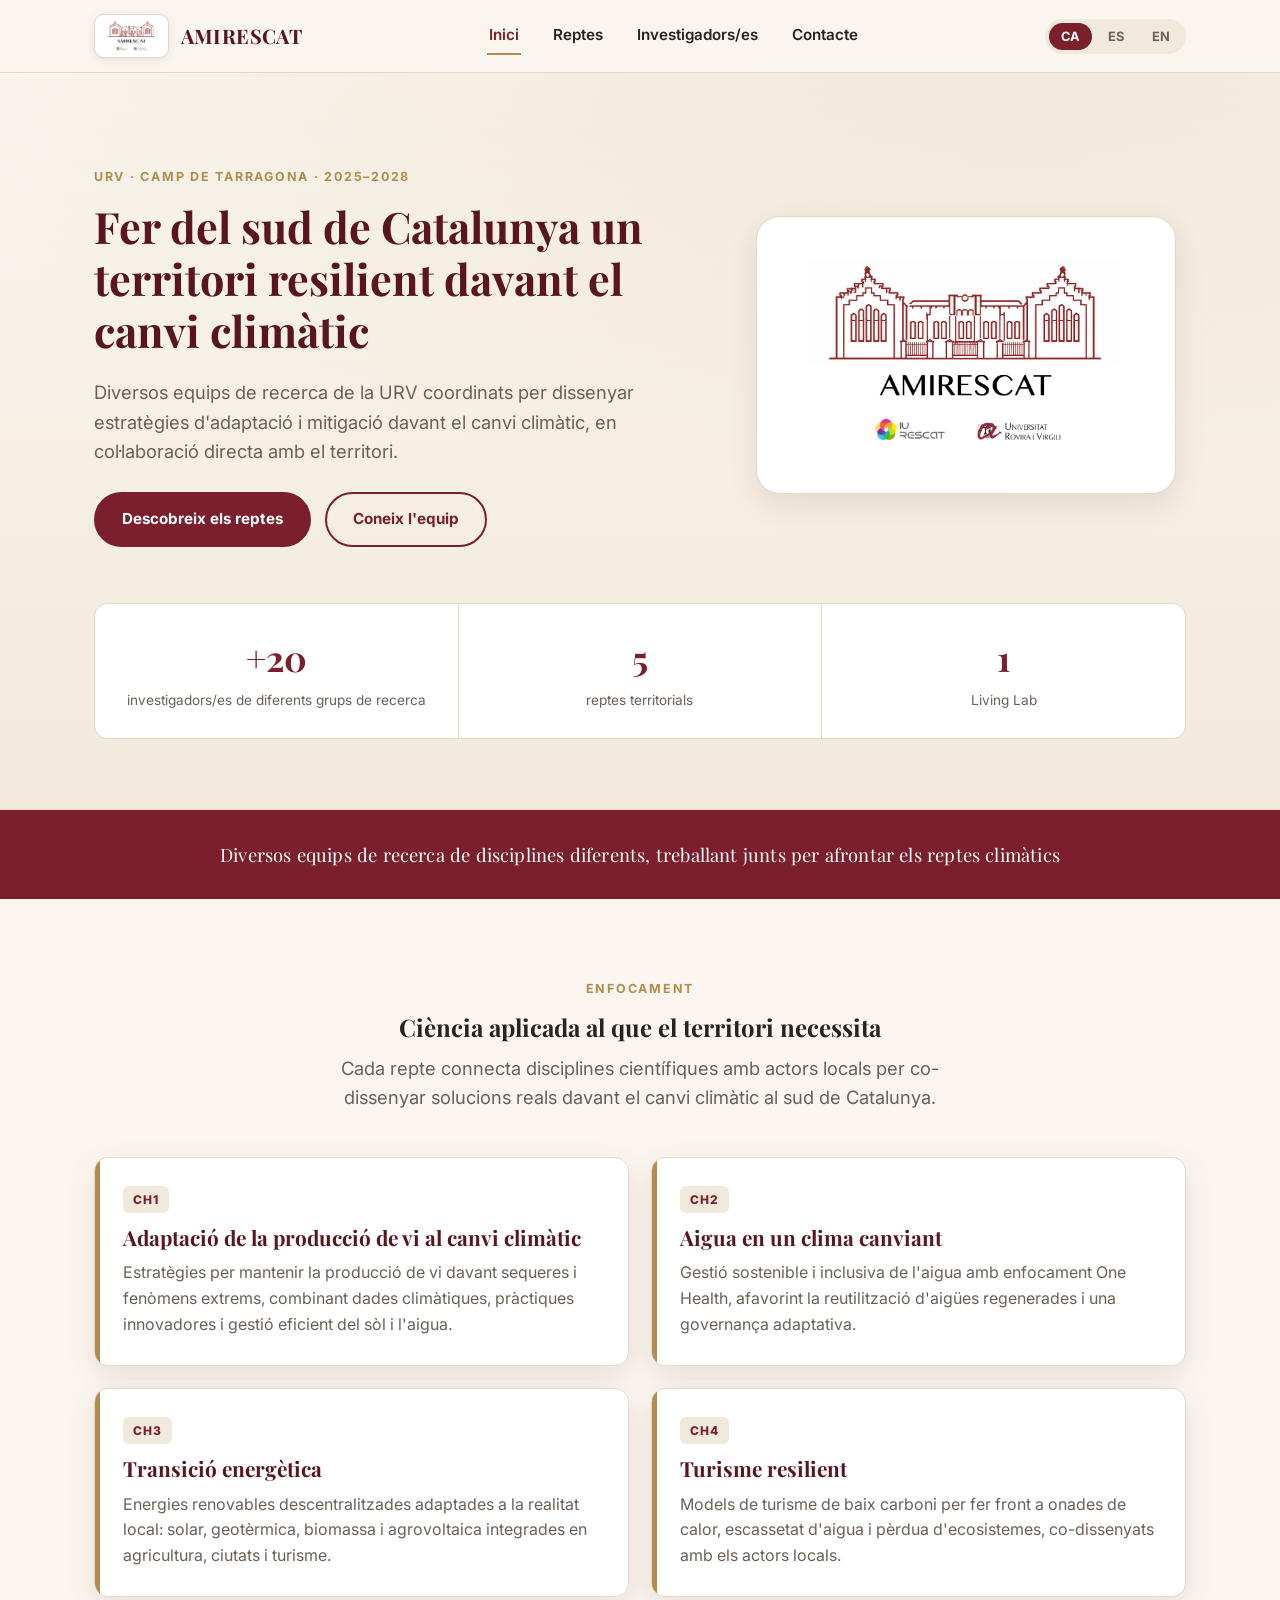
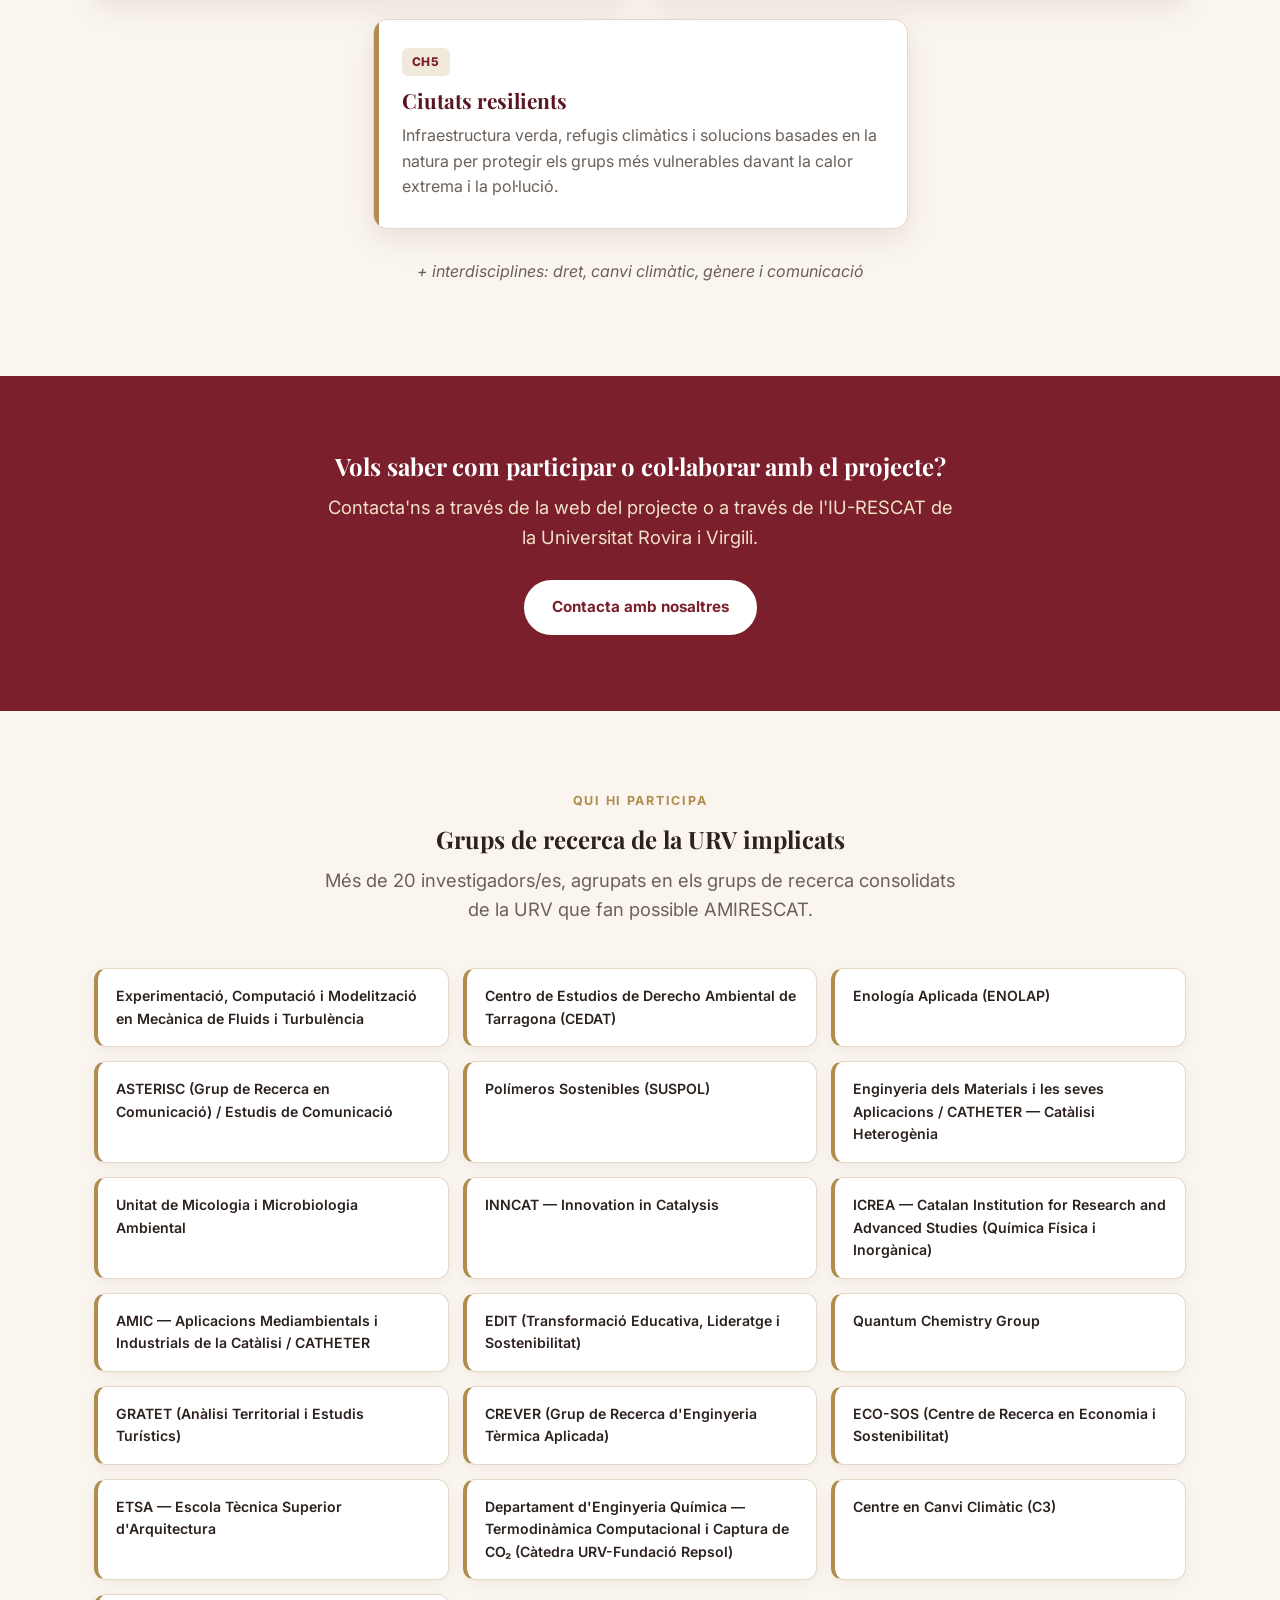
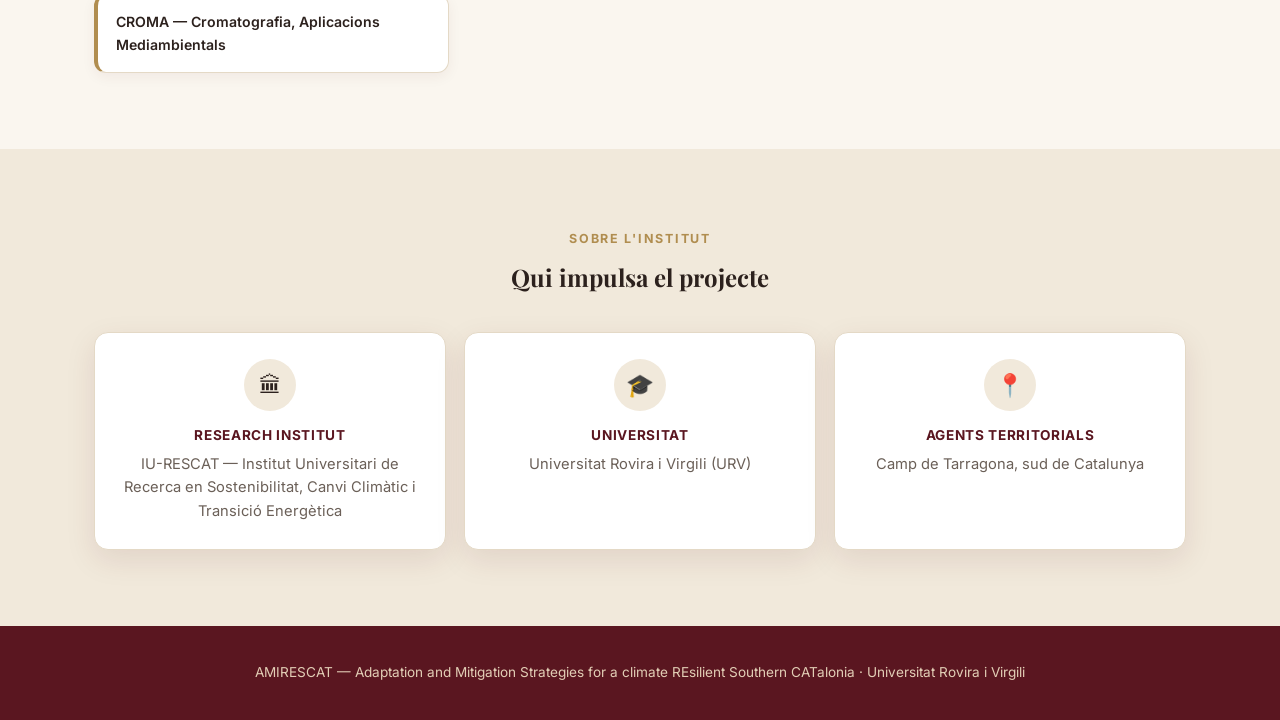
==== commit db886505: "Update index.html" ====
--- a/index.html
+++ b/index.html
@@ -38,7 +38,7 @@
 <section class="hero">
   <div class="container hero-grid">
     <div>
-      <div class="eyebrow" data-i18n="hero.eyebrow">URV · Camp de Tarragona · 2025–2028</div>
+      <div class="eyebrow" data-i18n="hero.eyebrow">URV · Sud Catalunya · 2025–2028</div>
       <h1 data-i18n="hero.title">Fer del sud de Catalunya un territori resilient davant el canvi climàtic</h1>
       <p class="lead" data-i18n="hero.lead">Diversos equips de recerca de la URV coordinats per dissenyar estratègies d'adaptació i mitigació davant el canvi climàtic, en col·laboració directa amb el territori.</p>
       <div class="hero-actions">
@@ -144,7 +144,7 @@
       <div class="info-card">
         <div class="ico">📍</div>
         <div class="label" data-i18n="home.info.item3.label">Agents territorials</div>
-        <div class="value" data-i18n="contacte.item3.value">Camp de Tarragona</div>
+        <div class="value" data-i18n="contacte.item3.value">Sud Catalunya</div>
       </div>
     </div>
   </div>
